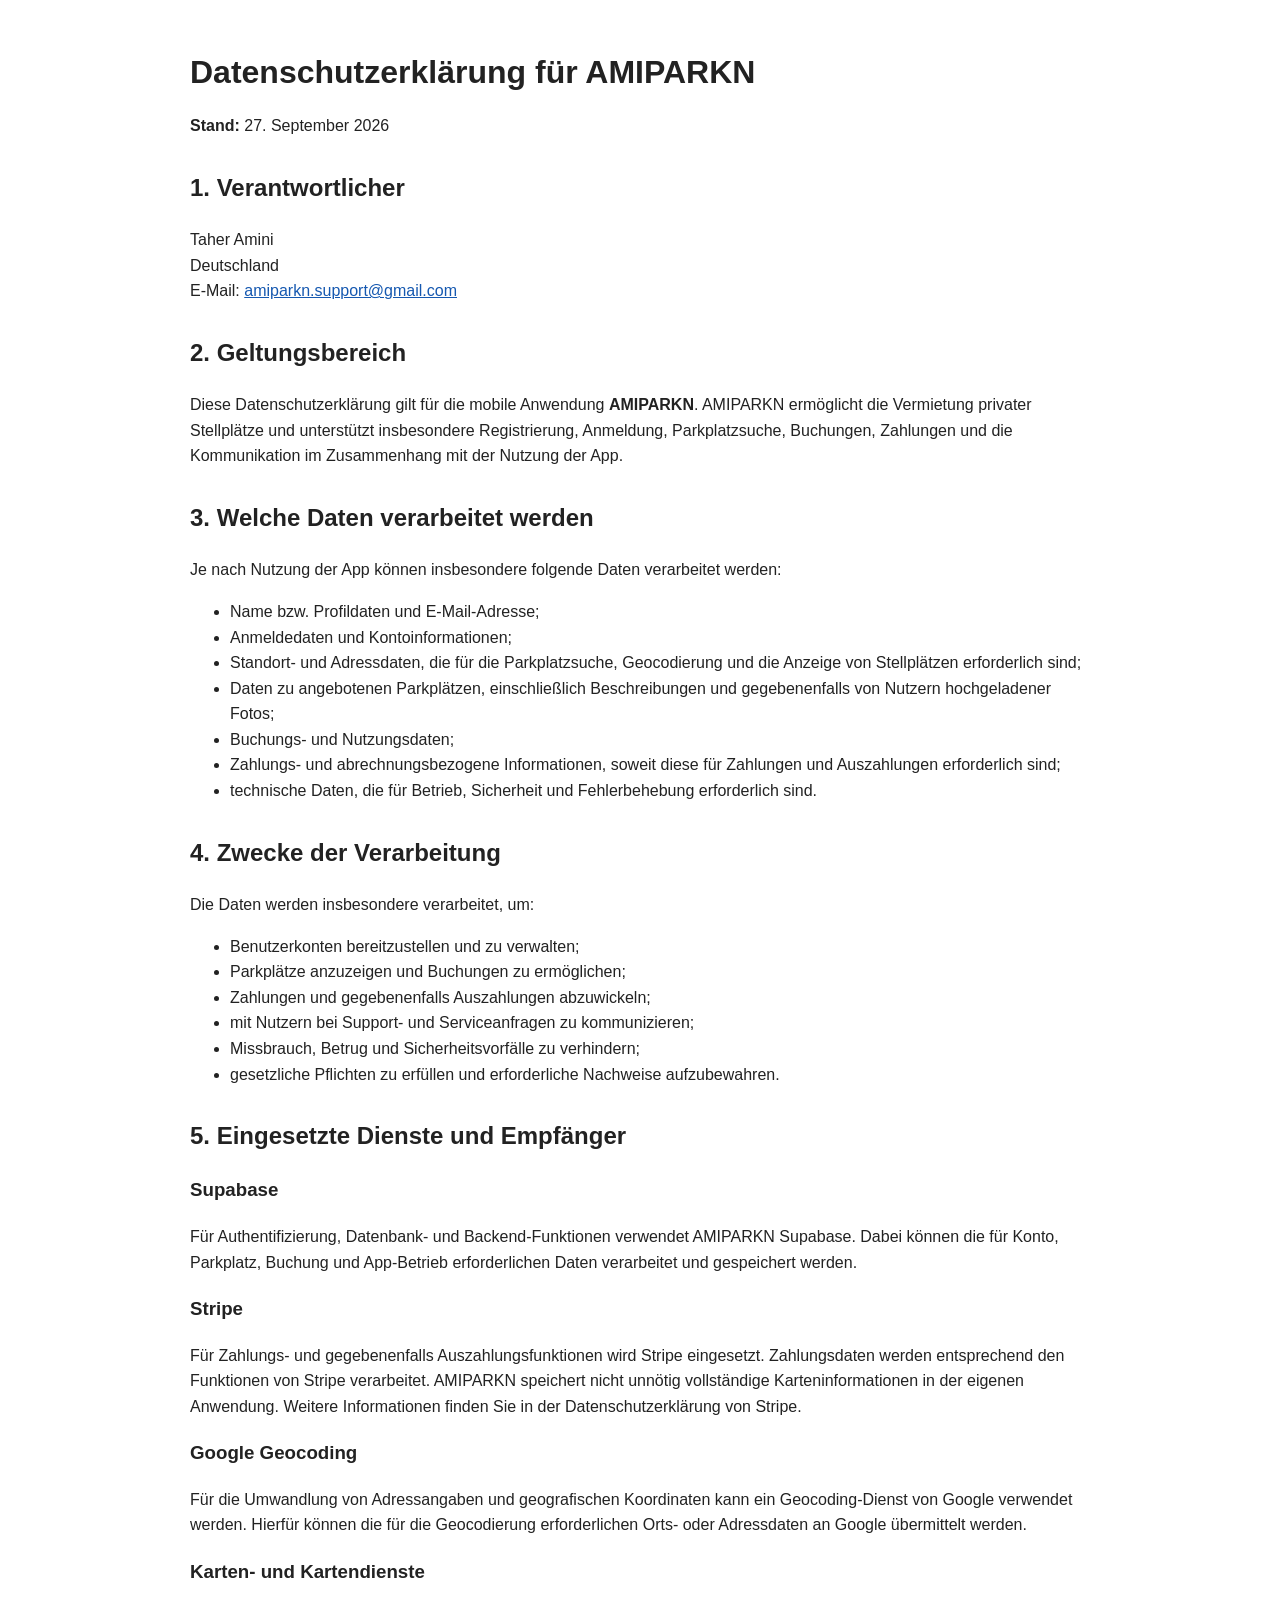
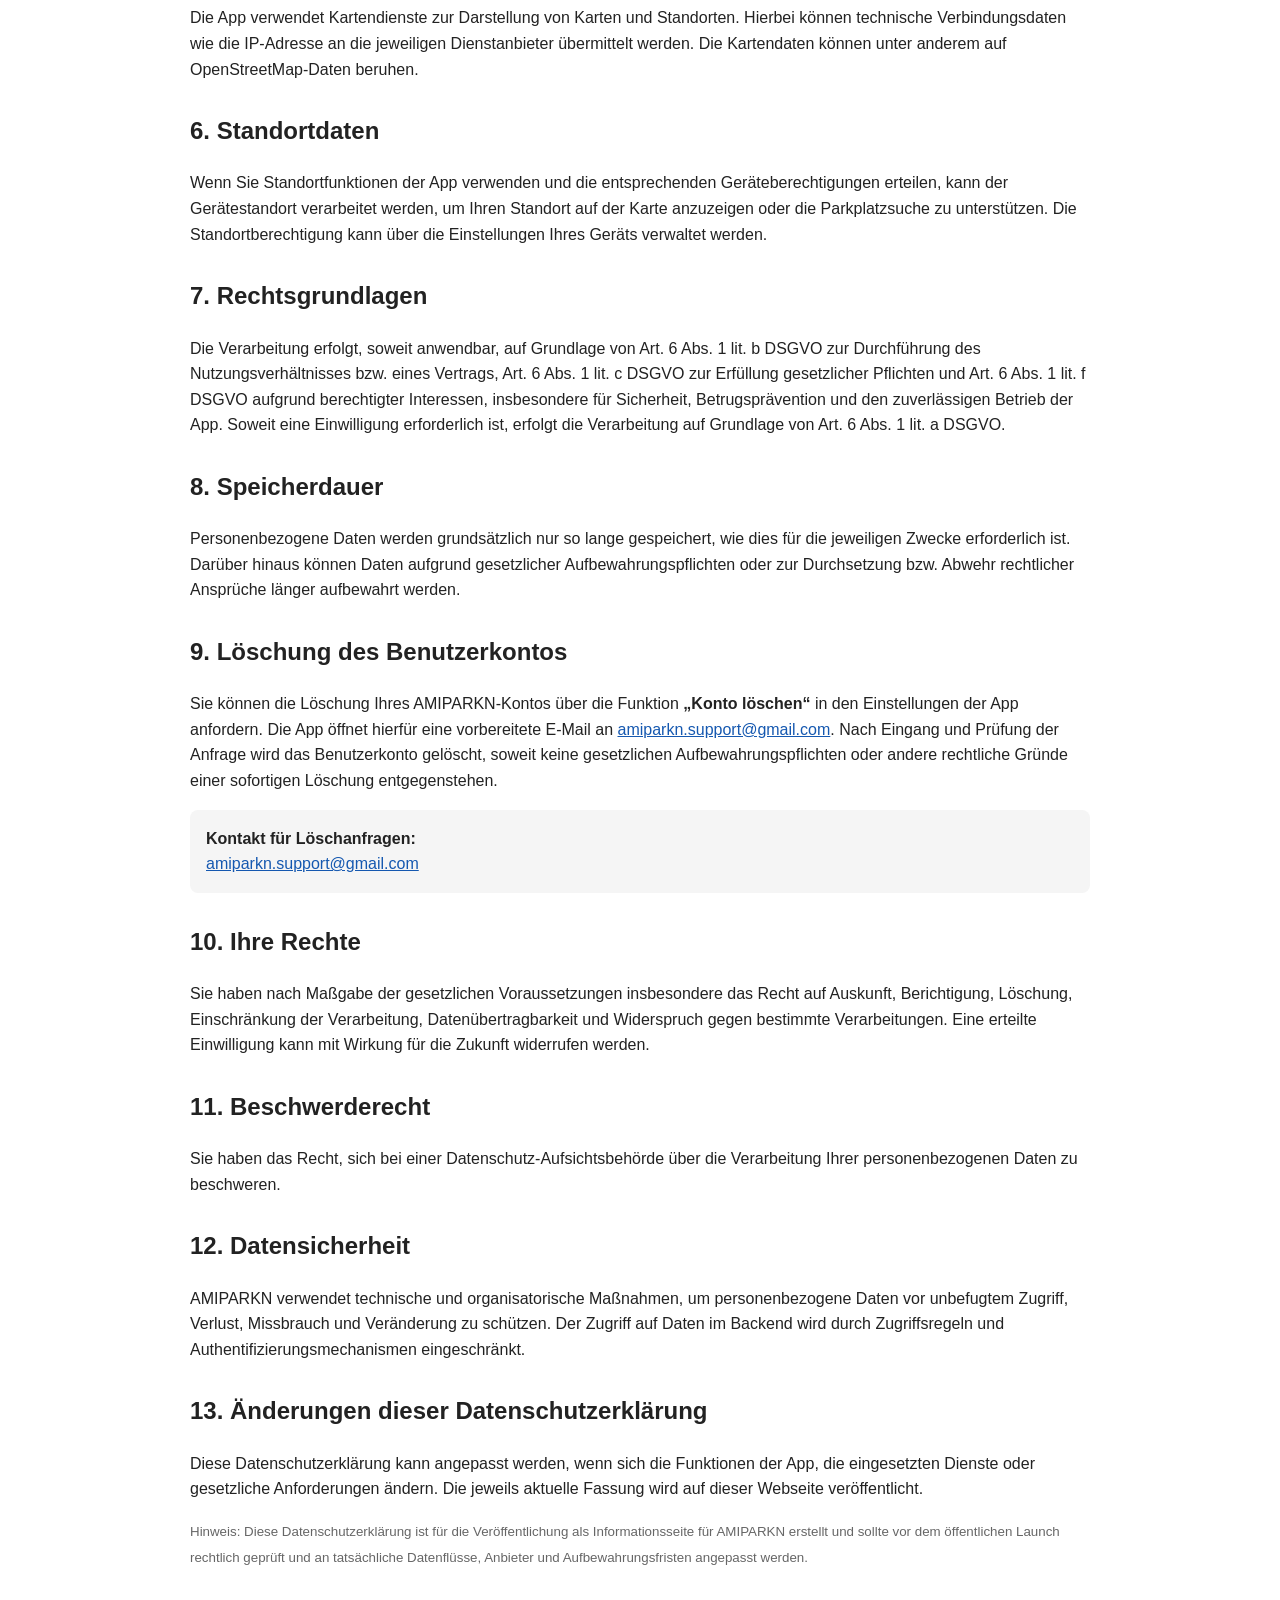
==== amiparkn_privacy_policy.html @ eae2de3a "Add files via upload" ====
<!doctype html>
<html lang="de">
<head>
<meta charset="utf-8">
<meta name="viewport" content="width=device-width, initial-scale=1">
<title>AMIPARKN – Datenschutzerklärung</title>
<style>
body{font-family:Arial,Helvetica,sans-serif;line-height:1.6;max-width:900px;margin:0 auto;padding:32px 20px;color:#222;background:#fff}
h1{line-height:1.2} h2{margin-top:30px} a{color:#1558b0}
.box{background:#f5f5f5;padding:16px;border-radius:8px}
small{color:#666}
</style>
</head>
<body>
<h1>Datenschutzerklärung für AMIPARKN</h1>
<p><strong>Stand:</strong> 27. September 2026</p>

<h2>1. Verantwortlicher</h2>
<p>
Taher Amini<br>
Deutschland<br>
E-Mail: <a href="mailto:amiparkn.support@gmail.com">amiparkn.support@gmail.com</a>
</p>

<h2>2. Geltungsbereich</h2>
<p>
Diese Datenschutzerklärung gilt für die mobile Anwendung <strong>AMIPARKN</strong>.
AMIPARKN ermöglicht die Vermietung privater Stellplätze und unterstützt insbesondere
Registrierung, Anmeldung, Parkplatzsuche, Buchungen, Zahlungen und die Kommunikation
im Zusammenhang mit der Nutzung der App.
</p>

<h2>3. Welche Daten verarbeitet werden</h2>
<p>Je nach Nutzung der App können insbesondere folgende Daten verarbeitet werden:</p>
<ul>
<li>Name bzw. Profildaten und E-Mail-Adresse;</li>
<li>Anmeldedaten und Kontoinformationen;</li>
<li>Standort- und Adressdaten, die für die Parkplatzsuche, Geocodierung und die Anzeige von Stellplätzen erforderlich sind;</li>
<li>Daten zu angebotenen Parkplätzen, einschließlich Beschreibungen und gegebenenfalls von Nutzern hochgeladener Fotos;</li>
<li>Buchungs- und Nutzungsdaten;</li>
<li>Zahlungs- und abrechnungsbezogene Informationen, soweit diese für Zahlungen und Auszahlungen erforderlich sind;</li>
<li>technische Daten, die für Betrieb, Sicherheit und Fehlerbehebung erforderlich sind.</li>
</ul>

<h2>4. Zwecke der Verarbeitung</h2>
<p>Die Daten werden insbesondere verarbeitet, um:</p>
<ul>
<li>Benutzerkonten bereitzustellen und zu verwalten;</li>
<li>Parkplätze anzuzeigen und Buchungen zu ermöglichen;</li>
<li>Zahlungen und gegebenenfalls Auszahlungen abzuwickeln;</li>
<li>mit Nutzern bei Support- und Serviceanfragen zu kommunizieren;</li>
<li>Missbrauch, Betrug und Sicherheitsvorfälle zu verhindern;</li>
<li>gesetzliche Pflichten zu erfüllen und erforderliche Nachweise aufzubewahren.</li>
</ul>

<h2>5. Eingesetzte Dienste und Empfänger</h2>

<h3>Supabase</h3>
<p>
Für Authentifizierung, Datenbank- und Backend-Funktionen verwendet AMIPARKN Supabase.
Dabei können die für Konto, Parkplatz, Buchung und App-Betrieb erforderlichen Daten
verarbeitet und gespeichert werden.
</p>

<h3>Stripe</h3>
<p>
Für Zahlungs- und gegebenenfalls Auszahlungsfunktionen wird Stripe eingesetzt.
Zahlungsdaten werden entsprechend den Funktionen von Stripe verarbeitet. AMIPARKN
speichert nicht unnötig vollständige Karteninformationen in der eigenen Anwendung.
Weitere Informationen finden Sie in der Datenschutzerklärung von Stripe.
</p>

<h3>Google Geocoding</h3>
<p>
Für die Umwandlung von Adressangaben und geografischen Koordinaten kann ein
Geocoding-Dienst von Google verwendet werden. Hierfür können die für die
Geocodierung erforderlichen Orts- oder Adressdaten an Google übermittelt werden.
</p>

<h3>Karten- und Kartendienste</h3>
<p>
Die App verwendet Kartendienste zur Darstellung von Karten und Standorten.
Hierbei können technische Verbindungsdaten wie die IP-Adresse an die jeweiligen
Dienstanbieter übermittelt werden. Die Kartendaten können unter anderem auf
OpenStreetMap-Daten beruhen.
</p>

<h2>6. Standortdaten</h2>
<p>
Wenn Sie Standortfunktionen der App verwenden und die entsprechenden
Geräteberechtigungen erteilen, kann der Gerätestandort verarbeitet werden, um
Ihren Standort auf der Karte anzuzeigen oder die Parkplatzsuche zu unterstützen.
Die Standortberechtigung kann über die Einstellungen Ihres Geräts verwaltet werden.
</p>

<h2>7. Rechtsgrundlagen</h2>
<p>
Die Verarbeitung erfolgt, soweit anwendbar, auf Grundlage von Art. 6 Abs. 1 lit. b
DSGVO zur Durchführung des Nutzungsverhältnisses bzw. eines Vertrags, Art. 6 Abs. 1
lit. c DSGVO zur Erfüllung gesetzlicher Pflichten und Art. 6 Abs. 1 lit. f DSGVO
aufgrund berechtigter Interessen, insbesondere für Sicherheit, Betrugsprävention
und den zuverlässigen Betrieb der App. Soweit eine Einwilligung erforderlich ist,
erfolgt die Verarbeitung auf Grundlage von Art. 6 Abs. 1 lit. a DSGVO.
</p>

<h2>8. Speicherdauer</h2>
<p>
Personenbezogene Daten werden grundsätzlich nur so lange gespeichert, wie dies für
die jeweiligen Zwecke erforderlich ist. Darüber hinaus können Daten aufgrund
gesetzlicher Aufbewahrungspflichten oder zur Durchsetzung bzw. Abwehr rechtlicher
Ansprüche länger aufbewahrt werden.
</p>

<h2>9. Löschung des Benutzerkontos</h2>
<p>
Sie können die Löschung Ihres AMIPARKN-Kontos über die Funktion
<strong>„Konto löschen“</strong> in den Einstellungen der App anfordern.
Die App öffnet hierfür eine vorbereitete E-Mail an
<a href="mailto:amiparkn.support@gmail.com">amiparkn.support@gmail.com</a>.
Nach Eingang und Prüfung der Anfrage wird das Benutzerkonto gelöscht, soweit keine
gesetzlichen Aufbewahrungspflichten oder andere rechtliche Gründe einer sofortigen
Löschung entgegenstehen.
</p>

<div class="box">
<strong>Kontakt für Löschanfragen:</strong><br>
<a href="mailto:amiparkn.support@gmail.com">amiparkn.support@gmail.com</a>
</div>

<h2>10. Ihre Rechte</h2>
<p>
Sie haben nach Maßgabe der gesetzlichen Voraussetzungen insbesondere das Recht auf
Auskunft, Berichtigung, Löschung, Einschränkung der Verarbeitung,
Datenübertragbarkeit und Widerspruch gegen bestimmte Verarbeitungen. Eine erteilte
Einwilligung kann mit Wirkung für die Zukunft widerrufen werden.
</p>

<h2>11. Beschwerderecht</h2>
<p>
Sie haben das Recht, sich bei einer Datenschutz-Aufsichtsbehörde über die
Verarbeitung Ihrer personenbezogenen Daten zu beschweren.
</p>

<h2>12. Datensicherheit</h2>
<p>
AMIPARKN verwendet technische und organisatorische Maßnahmen, um personenbezogene
Daten vor unbefugtem Zugriff, Verlust, Missbrauch und Veränderung zu schützen.
Der Zugriff auf Daten im Backend wird durch Zugriffsregeln und
Authentifizierungsmechanismen eingeschränkt.
</p>

<h2>13. Änderungen dieser Datenschutzerklärung</h2>
<p>
Diese Datenschutzerklärung kann angepasst werden, wenn sich die Funktionen der App,
die eingesetzten Dienste oder gesetzliche Anforderungen ändern. Die jeweils
aktuelle Fassung wird auf dieser Webseite veröffentlicht.
</p>

<p><small>Hinweis: Diese Datenschutzerklärung ist für die Veröffentlichung als
Informationsseite für AMIPARKN erstellt und sollte vor dem öffentlichen Launch
rechtlich geprüft und an tatsächliche Datenflüsse, Anbieter und Aufbewahrungsfristen
angepasst werden.</small></p>
</body>
</html>
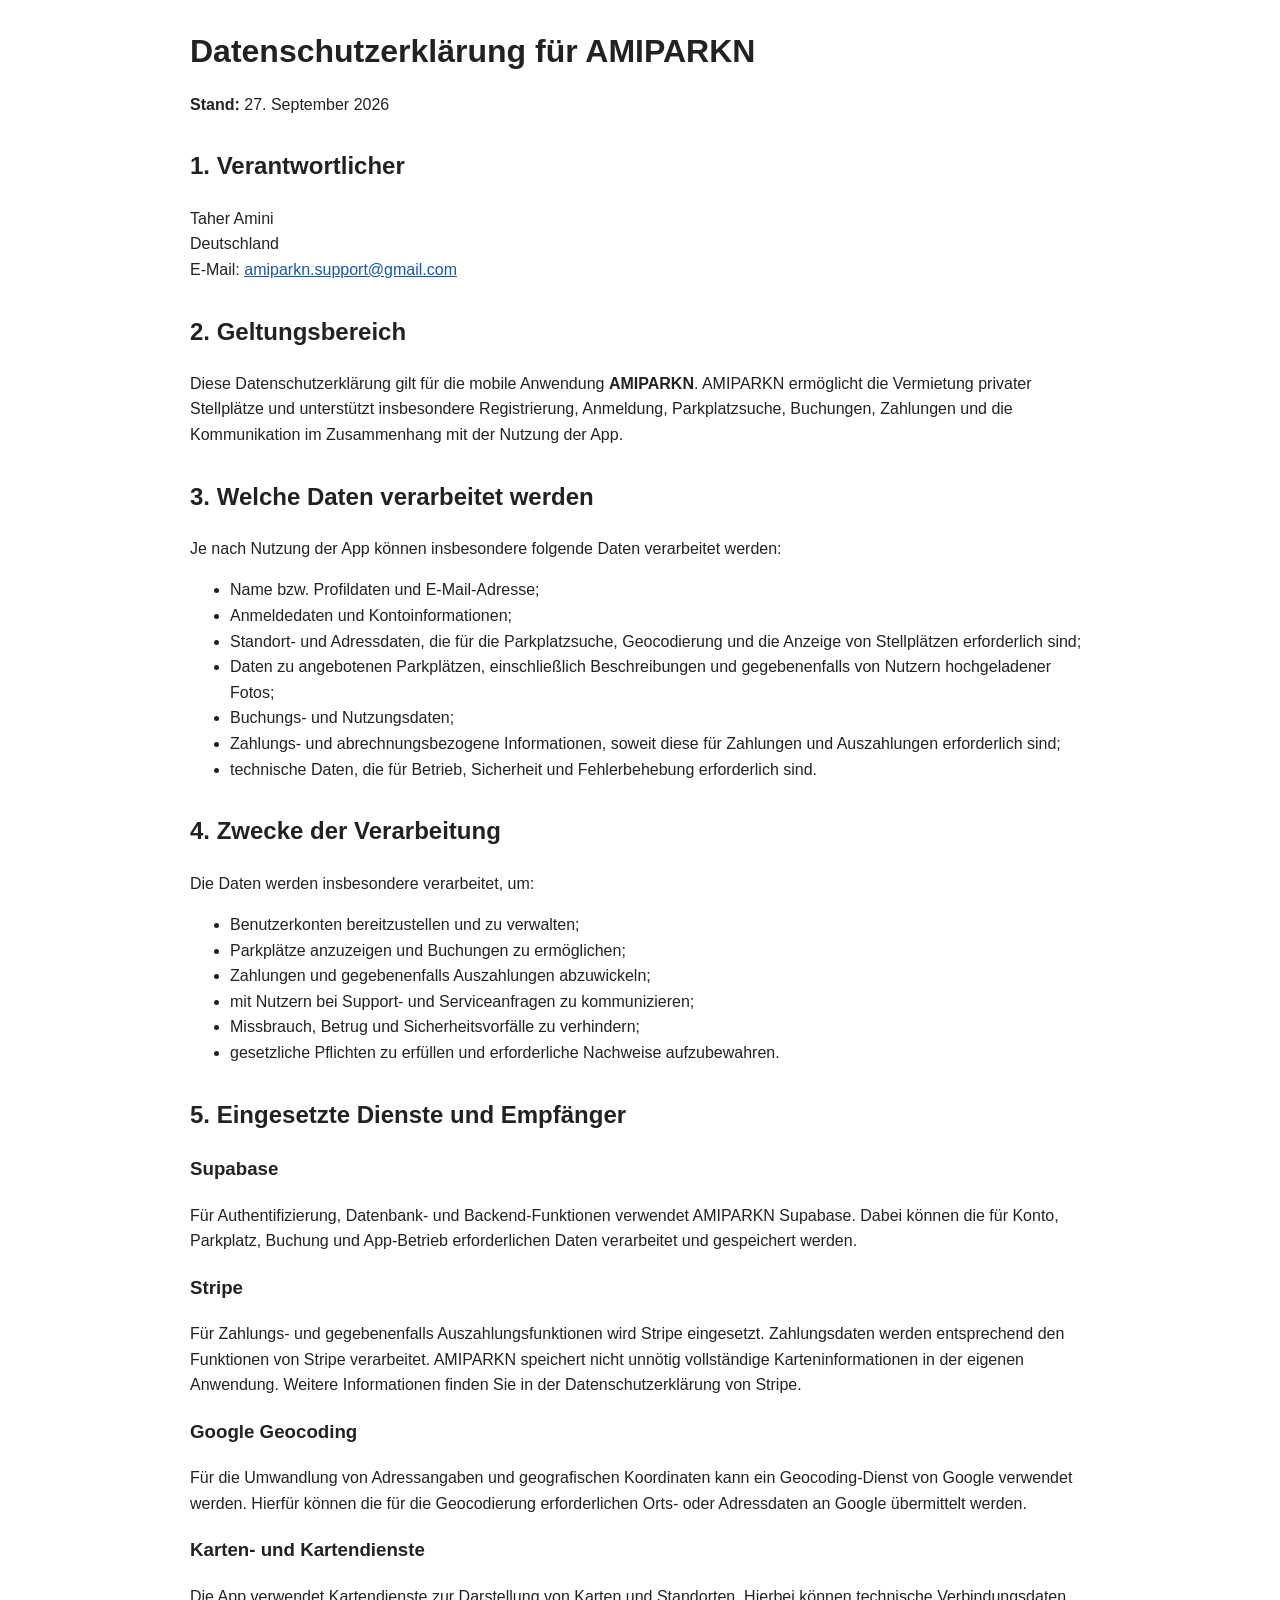
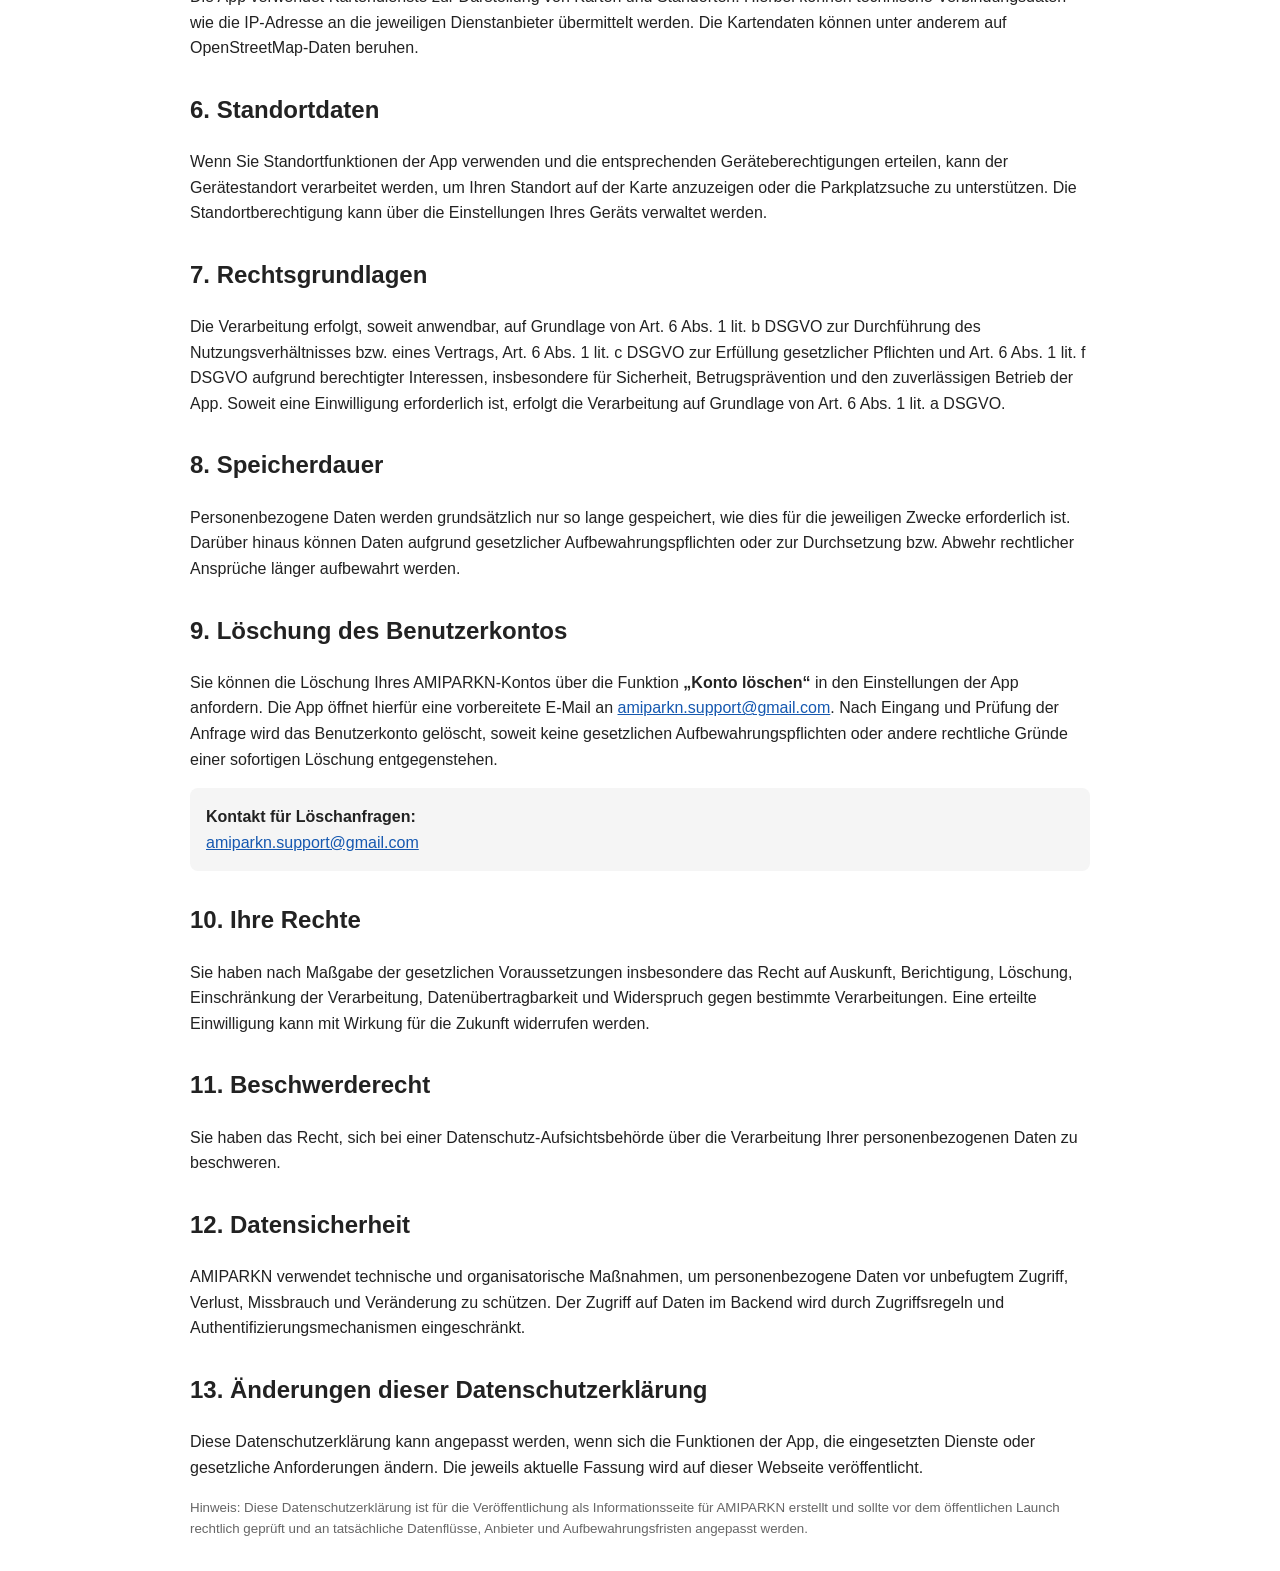
==== commit 4822bce7: "amiparkn_privacy_policy index.html" ====
--- a/amiparkn_privacy_policy.html
+++ b/amiparkn_privacy_policy.html
@@ -1,4 +1,4 @@
-<!doctype html>
+<!doctype index.html>
 <html lang="de">
 <head>
 <meta charset="utf-8">
